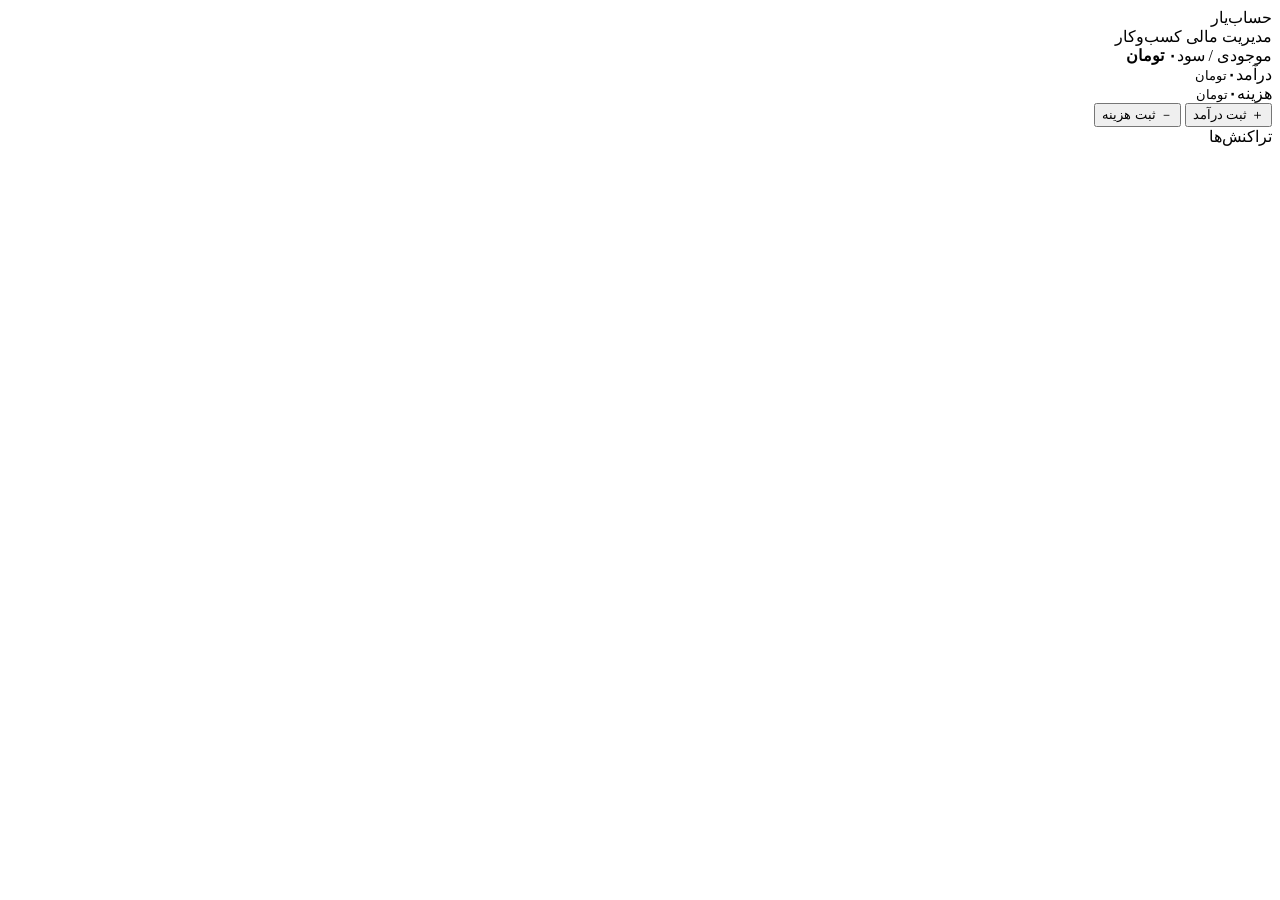
==== index.html @ 1d49b5c7 "Add HesabYar web app" ====
<!doctype html>
<html lang="fa" dir="rtl">
<head>
<meta charset="utf-8">
<meta name="viewport" content="width=device-width,initial-scale=1">
<title>حساب‌یار | مدیریت مالی</title>
<link rel="stylesheet" href="style.css">
</head>
<body>
<header><div class="brand">حساب‌یار</div><div class="sub">مدیریت مالی کسب‌وکار</div></header>
<main>
<section class="balance card"><span>موجودی / سود</span><strong id="balance">۰ تومان</strong></section>
<section class="summary">
<div class="card"><span>درآمد</span><strong id="income">۰</strong><small>تومان</small></div>
<div class="card"><span>هزینه</span><strong id="expense">۰</strong><small>تومان</small></div>
</section>
<section class="actions">
<button id="incomeBtn">＋ ثبت درآمد</button>
<button id="expenseBtn" class="outline">－ ثبت هزینه</button>
</section>
<section>
<div class="section-title">تراکنش‌ها</div>
<div id="transactions"></div>
</section>
</main>
<dialog id="dialog">
<form method="dialog" id="form">
<h2 id="dialogTitle">ثبت درآمد</h2>
<label>عنوان<input id="title" required maxlength="60"></label>
<label>مبلغ به تومان<input id="amount" inputmode="numeric" required></label>
<label>دسته‌بندی<input id="category" maxlength="40" placeholder="مثلاً فروش، خرید"></label>
<div class="dialog-actions"><button value="cancel" class="outline">انصراف</button><button id="saveBtn" value="default">ذخیره</button></div>
</form>
</dialog>
<script src="app.js"></script>
</body>
</html>
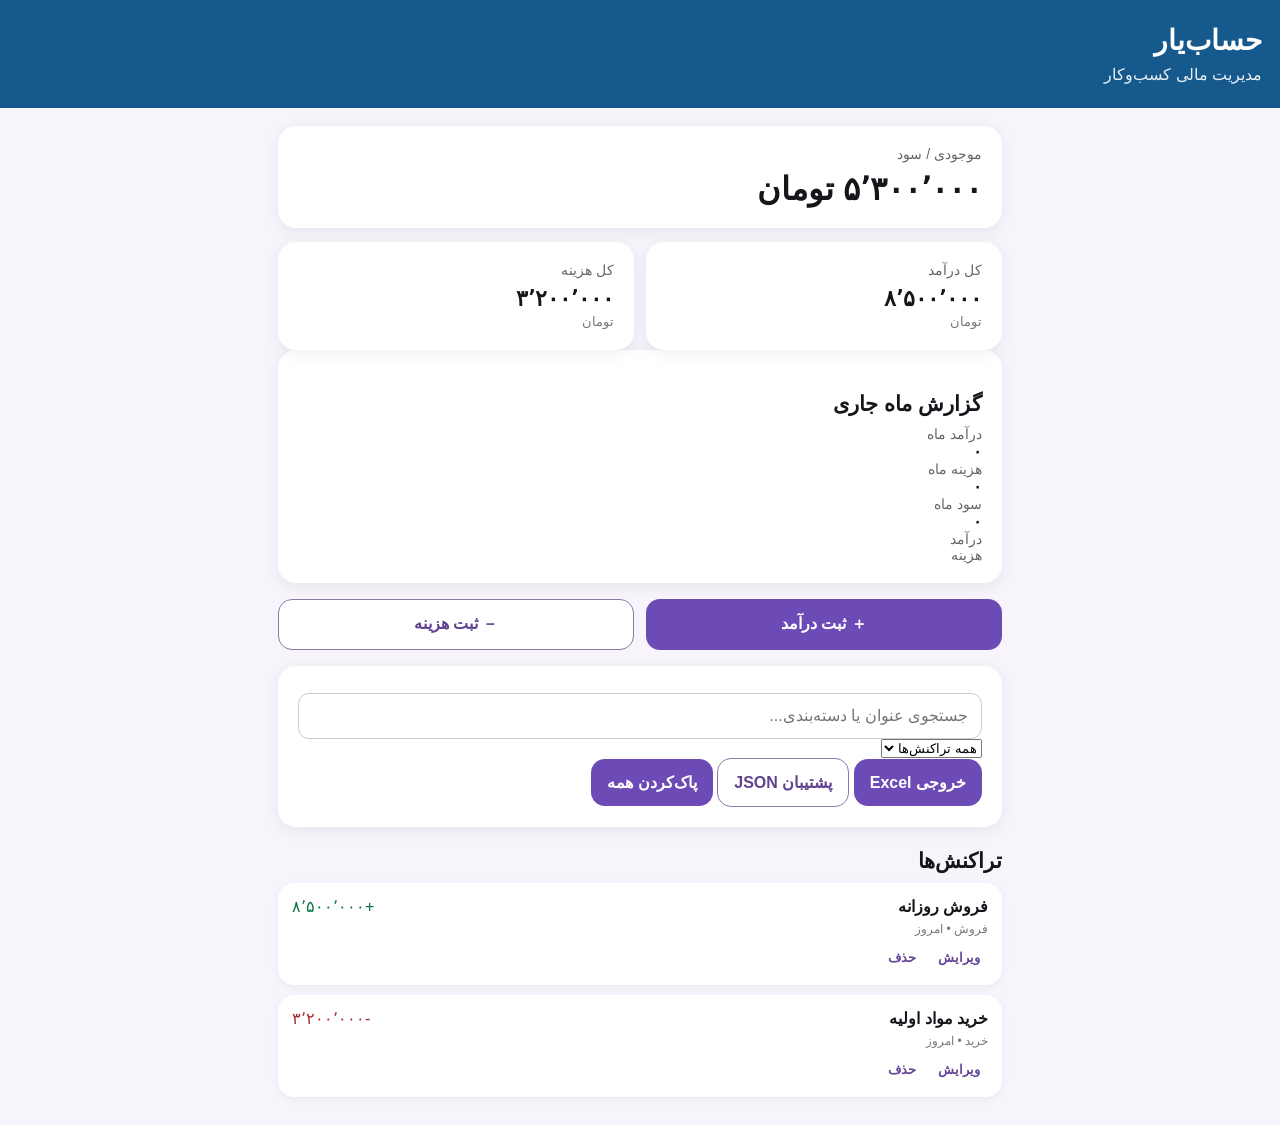
==== commit 4020f8e7: "Add reports search filters and data export" ====
--- a/index.html
+++ b/index.html
@@ -11,25 +11,57 @@
 <main>
 <section class="balance card"><span>موجودی / سود</span><strong id="balance">۰ تومان</strong></section>
 <section class="summary">
-<div class="card"><span>درآمد</span><strong id="income">۰</strong><small>تومان</small></div>
-<div class="card"><span>هزینه</span><strong id="expense">۰</strong><small>تومان</small></div>
+<div class="card"><span>کل درآمد</span><strong id="income">۰</strong><small>تومان</small></div>
+<div class="card"><span>کل هزینه</span><strong id="expense">۰</strong><small>تومان</small></div>
 </section>
+
+<section class="card report">
+<div class="section-title">گزارش ماه جاری</div>
+<div class="report-grid">
+<div><span>درآمد ماه</span><strong id="monthIncome">۰</strong></div>
+<div><span>هزینه ماه</span><strong id="monthExpense">۰</strong></div>
+<div><span>سود ماه</span><strong id="monthProfit">۰</strong></div>
+</div>
+<div class="chart">
+<div class="bar-row"><span>درآمد</span><div class="bar"><i id="incomeBar"></i></div></div>
+<div class="bar-row"><span>هزینه</span><div class="bar"><i id="expenseBar"></i></div></div>
+</div>
+</section>
+
 <section class="actions">
 <button id="incomeBtn">＋ ثبت درآمد</button>
 <button id="expenseBtn" class="outline">－ ثبت هزینه</button>
 </section>
+
+<section class="tools card">
+<div class="tool-row">
+<input id="search" placeholder="جستجوی عنوان یا دسته‌بندی..." aria-label="جستجو">
+<select id="filter">
+<option value="all">همه تراکنش‌ها</option>
+<option value="income">فقط درآمد</option>
+<option value="expense">فقط هزینه</option>
+</select>
+</div>
+<div class="tool-row">
+<button id="exportBtn" class="small">خروجی Excel</button>
+<button id="backupBtn" class="small outline">پشتیبان JSON</button>
+<button id="clearBtn" class="small danger">پاک‌کردن همه</button>
+</div>
+</section>
+
 <section>
-<div class="section-title">تراکنش‌ها</div>
+<div class="section-title">تراکنش‌ها <span id="count" class="count"></span></div>
 <div id="transactions"></div>
 </section>
 </main>
+
 <dialog id="dialog">
 <form method="dialog" id="form">
 <h2 id="dialogTitle">ثبت درآمد</h2>
 <label>عنوان<input id="title" required maxlength="60"></label>
 <label>مبلغ به تومان<input id="amount" inputmode="numeric" required></label>
 <label>دسته‌بندی<input id="category" maxlength="40" placeholder="مثلاً فروش، خرید"></label>
-<div class="dialog-actions"><button value="cancel" class="outline">انصراف</button><button id="saveBtn" value="default">ذخیره</button></div>
+<div class="dialog-actions"><button type="button" id="cancelBtn" class="outline">انصراف</button><button id="saveBtn" type="submit">ذخیره</button></div>
 </form>
 </dialog>
 <script src="app.js"></script>
--- a/style.css
+++ b/style.css
@@ -0,0 +1 @@
+*{box-sizing:border-box}body{margin:0;font-family:Tahoma,Arial,sans-serif;background:#f7f4fb;color:#17151b}header{background:#165a8d;color:white;padding:24px 18px;text-align:right}.brand{font-size:28px;font-weight:800}.sub{margin-top:8px;opacity:.9}main{max-width:760px;margin:0 auto;padding:18px}.card{background:white;border-radius:18px;padding:20px;box-shadow:0 3px 16px #00000012}.balance{margin-bottom:14px}.balance span,.card span{display:block;color:#666;font-size:14px}.balance strong{display:block;font-size:32px;margin-top:8px}.summary{display:grid;grid-template-columns:1fr 1fr;gap:12px}.summary strong{display:block;font-size:22px;margin-top:8px}.summary small{color:#777}.actions{display:grid;grid-template-columns:1fr 1fr;gap:12px;margin:16px 0}button{border:0;border-radius:14px;padding:14px 16px;font-size:16px;font-weight:700;background:#6d4bb6;color:white;cursor:pointer}.outline{background:white;color:#5f438f;border:1px solid #8d79ad}.section-title{font-size:21px;font-weight:800;margin:22px 0 10px}.tx{background:white;border-radius:16px;padding:14px;margin-bottom:10px;box-shadow:0 2px 10px #0000000d}.tx-top{display:flex;justify-content:space-between;gap:12px}.tx-title{font-weight:800}.amount.in{color:#087443}.amount.out{color:#a02c2c}.meta{font-size:12px;color:#777;margin-top:6px}.tx-actions{display:flex;justify-content:flex-start;gap:6px;margin-top:8px}.tx-actions button{background:transparent;color:#65479a;border:0;padding:6px 8px;font-size:13px}dialog{border:0;border-radius:18px;padding:0;width:min(92vw,430px);box-shadow:0 20px 70px #0006}dialog::backdrop{background:#0007}form{padding:22px}h2{margin-top:0}label{display:block;margin:12px 0;font-weight:700}input{display:block;width:100%;margin-top:7px;padding:13px;border:1px solid #ccc;border-radius:11px;font-size:16px}input:focus{outline:2px solid #8b6bc1}.dialog-actions{display:flex;gap:10px;margin-top:18px}.dialog-actions button{flex:1}@media(max-width:520px){.actions{grid-template-columns:1fr}.balance strong{font-size:27px}}
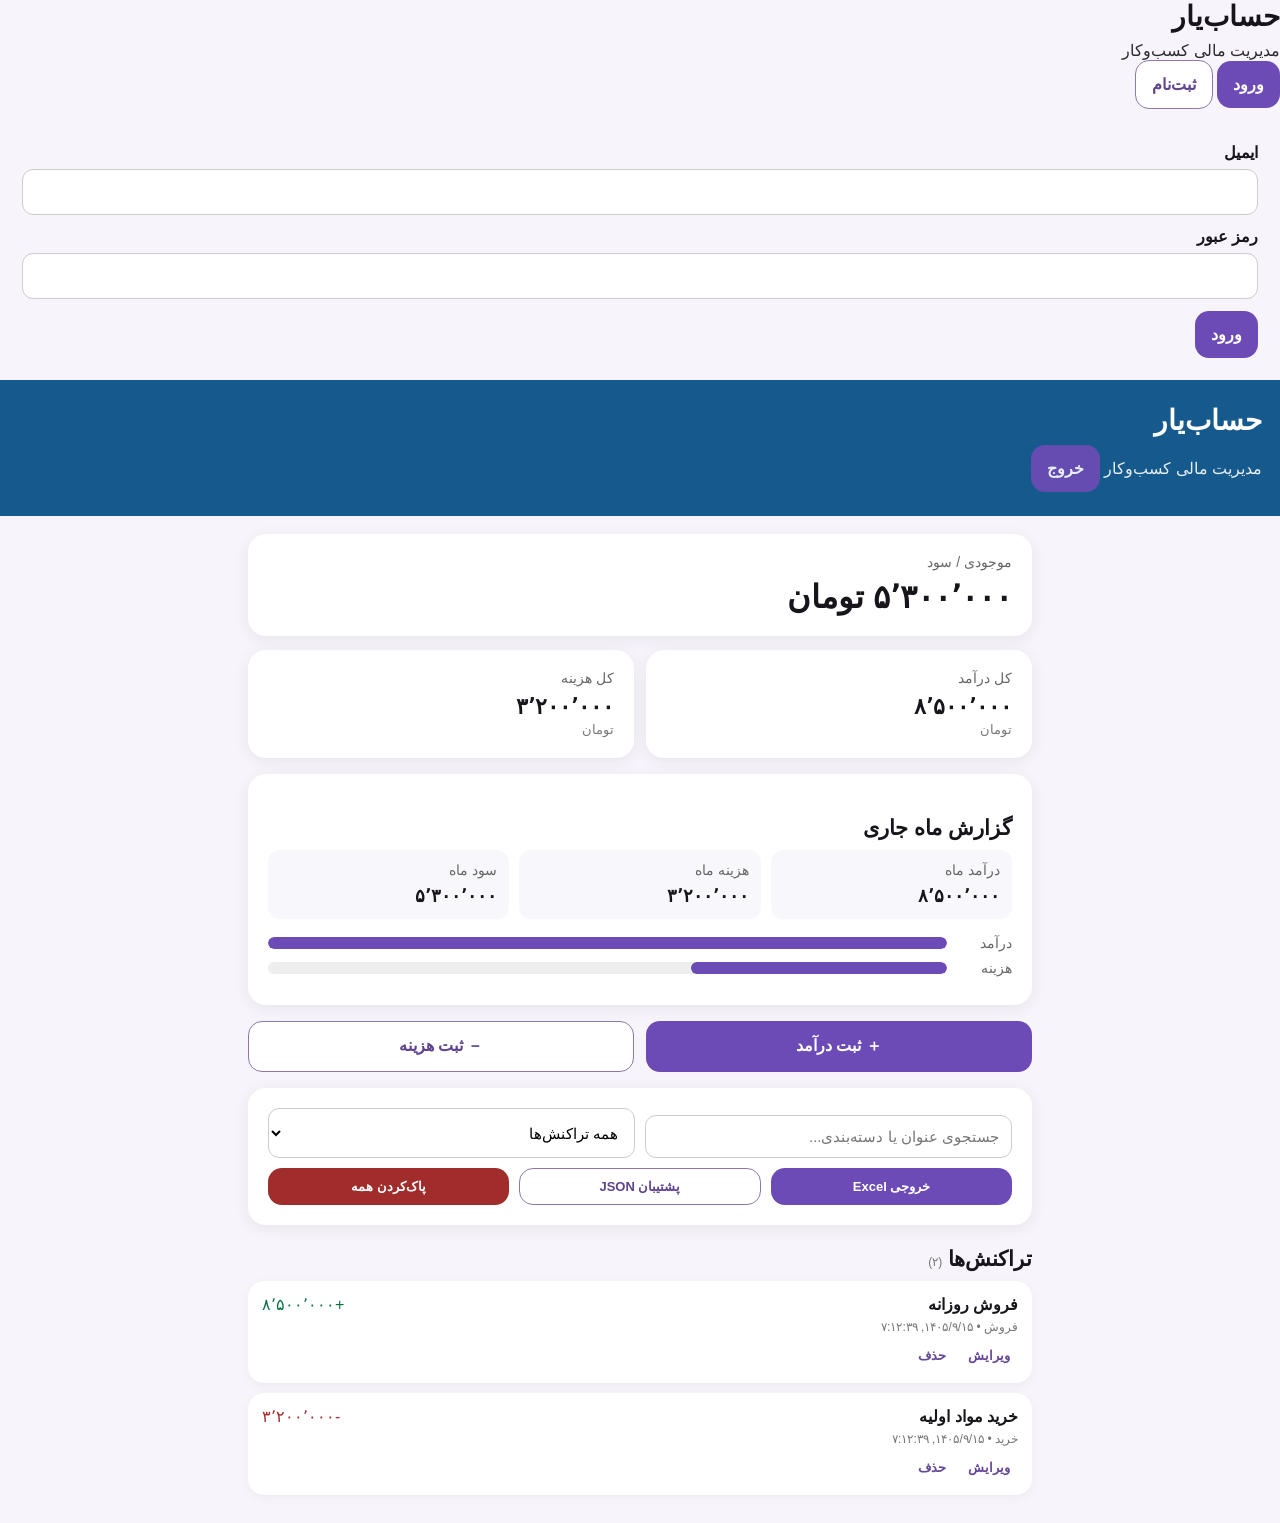
==== commit b9ceb3b8: "Connect HesabYar web auth UI to Supabase" ====
--- a/index.html
+++ b/index.html
@@ -7,7 +7,25 @@
 <link rel="stylesheet" href="style.css">
 </head>
 <body>
-<header><div class="brand">حساب‌یار</div><div class="sub">مدیریت مالی کسب‌وکار</div></header>
+<div id="authScreen" class="auth-screen">
+  <div class="auth-card">
+    <div class="brand">حساب‌یار</div>
+    <div class="sub">مدیریت مالی کسب‌وکار</div>
+    <div class="auth-tabs">
+      <button id="loginTab">ورود</button>
+      <button id="signupTab" class="outline">ثبت‌نام</button>
+    </div>
+    <form id="authForm">
+      <label>ایمیل<input id="authEmail" type="email" required autocomplete="email"></label>
+      <label>رمز عبور<input id="authPassword" type="password" required minlength="6" autocomplete="current-password"></label>
+      <button id="authSubmit" type="submit">ورود</button>
+    </form>
+    <div id="authMessage" class="auth-message"></div>
+  </div>
+</div>
+
+<div id="appScreen" class="hidden">
+<header><div class="brand">حساب‌یار</div><div class="sub">مدیریت مالی کسب‌وکار <span id="userEmail"></span> <button id="logoutBtn" class="logout">خروج</button></div></header>
 <main>
 <section class="balance card"><span>موجودی / سود</span><strong id="balance">۰ تومان</strong></section>
 <section class="summary">
@@ -51,9 +69,11 @@
 
 <section>
 <div class="section-title">تراکنش‌ها <span id="count" class="count"></span></div>
+<div id="status" class="status"></div>
 <div id="transactions"></div>
 </section>
 </main>
+</div>
 
 <dialog id="dialog">
 <form method="dialog" id="form">
--- a/style.css
+++ b/style.css
@@ -1 +1 @@
-*{box-sizing:border-box}body{margin:0;font-family:Tahoma,Arial,sans-serif;background:#f7f4fb;color:#17151b}header{background:#165a8d;color:white;padding:24px 18px;text-align:right}.brand{font-size:28px;font-weight:800}.sub{margin-top:8px;opacity:.9}main{max-width:760px;margin:0 auto;padding:18px}.card{background:white;border-radius:18px;padding:20px;box-shadow:0 3px 16px #00000012}.balance{margin-bottom:14px}.balance span,.card span{display:block;color:#666;font-size:14px}.balance strong{display:block;font-size:32px;margin-top:8px}.summary{display:grid;grid-template-columns:1fr 1fr;gap:12px}.summary strong{display:block;font-size:22px;margin-top:8px}.summary small{color:#777}.actions{display:grid;grid-template-columns:1fr 1fr;gap:12px;margin:16px 0}button{border:0;border-radius:14px;padding:14px 16px;font-size:16px;font-weight:700;background:#6d4bb6;color:white;cursor:pointer}.outline{background:white;color:#5f438f;border:1px solid #8d79ad}.section-title{font-size:21px;font-weight:800;margin:22px 0 10px}.tx{background:white;border-radius:16px;padding:14px;margin-bottom:10px;box-shadow:0 2px 10px #0000000d}.tx-top{display:flex;justify-content:space-between;gap:12px}.tx-title{font-weight:800}.amount.in{color:#087443}.amount.out{color:#a02c2c}.meta{font-size:12px;color:#777;margin-top:6px}.tx-actions{display:flex;justify-content:flex-start;gap:6px;margin-top:8px}.tx-actions button{background:transparent;color:#65479a;border:0;padding:6px 8px;font-size:13px}dialog{border:0;border-radius:18px;padding:0;width:min(92vw,430px);box-shadow:0 20px 70px #0006}dialog::backdrop{background:#0007}form{padding:22px}h2{margin-top:0}label{display:block;margin:12px 0;font-weight:700}input{display:block;width:100%;margin-top:7px;padding:13px;border:1px solid #ccc;border-radius:11px;font-size:16px}input:focus{outline:2px solid #8b6bc1}.dialog-actions{display:flex;gap:10px;margin-top:18px}.dialog-actions button{flex:1}@media(max-width:520px){.actions{grid-template-columns:1fr}.balance strong{font-size:27px}}+*{box-sizing:border-box}body{margin:0;font-family:Tahoma,Arial,sans-serif;background:#f7f4fb;color:#17151b}header{background:#165a8d;color:white;padding:24px 18px;text-align:right}.brand{font-size:28px;font-weight:800}.sub{margin-top:8px;opacity:.9}main{max-width:820px;margin:0 auto;padding:18px}.card{background:white;border-radius:18px;padding:20px;box-shadow:0 3px 16px #00000012}.balance{margin-bottom:14px}.balance span,.card span{display:block;color:#666;font-size:14px}.balance strong{display:block;font-size:32px;margin-top:8px}.summary{display:grid;grid-template-columns:1fr 1fr;gap:12px}.summary strong{display:block;font-size:22px;margin-top:8px}.summary small{color:#777}.actions{display:grid;grid-template-columns:1fr 1fr;gap:12px;margin:16px 0}button{border:0;border-radius:14px;padding:14px 16px;font-size:16px;font-weight:700;background:#6d4bb6;color:white;cursor:pointer}.outline{background:white;color:#5f438f;border:1px solid #8d79ad}.section-title{font-size:21px;font-weight:800;margin:22px 0 10px}.report{margin-top:16px}.report-grid{display:grid;grid-template-columns:repeat(3,1fr);gap:10px}.report-grid>div{background:#f8f7fb;border-radius:12px;padding:12px}.report-grid strong{display:block;margin-top:7px;font-size:18px}.chart{margin-top:16px}.bar-row{display:grid;grid-template-columns:55px 1fr;gap:10px;align-items:center;margin:9px 0;font-size:13px}.bar{height:12px;background:#eee;border-radius:20px;overflow:hidden}.bar i{display:block;height:100%;width:0;background:#6d4bb6;border-radius:20px;transition:width .4s}.tools{margin:16px 0}.tool-row{display:flex;gap:10px;margin-bottom:10px}.tool-row:last-child{margin-bottom:0}.tool-row input,.tool-row select{flex:1;padding:12px;border:1px solid #ccc;border-radius:11px;font-size:15px;background:white}.small{padding:10px 12px;font-size:13px;flex:1}.danger{background:#a02c2c}.tx{background:white;border-radius:16px;padding:14px;margin-bottom:10px;box-shadow:0 2px 10px #0000000d}.tx-top{display:flex;justify-content:space-between;gap:12px}.tx-title{font-weight:800}.amount.in{color:#087443}.amount.out{color:#a02c2c}.meta{font-size:12px;color:#777;margin-top:6px}.tx-actions{display:flex;justify-content:flex-start;gap:6px;margin-top:8px}.tx-actions button{background:transparent;color:#65479a;border:0;padding:6px 8px;font-size:13px}.count{font-size:12px;color:#777;font-weight:400}dialog{border:0;border-radius:18px;padding:0;width:min(92vw,430px);box-shadow:0 20px 70px #0006}dialog::backdrop{background:#0007}form{padding:22px}h2{margin-top:0}label{display:block;margin:12px 0;font-weight:700}input{display:block;width:100%;margin-top:7px;padding:13px;border:1px solid #ccc;border-radius:11px;font-size:16px}input:focus,select:focus{outline:2px solid #8b6bc1}.dialog-actions{display:flex;gap:10px;margin-top:18px}.dialog-actions button{flex:1}@media(max-width:600px){.actions,.report-grid{grid-template-columns:1fr}.tool-row{flex-wrap:wrap}.tool-row>*{min-width:45%}.balance strong{font-size:27px}}
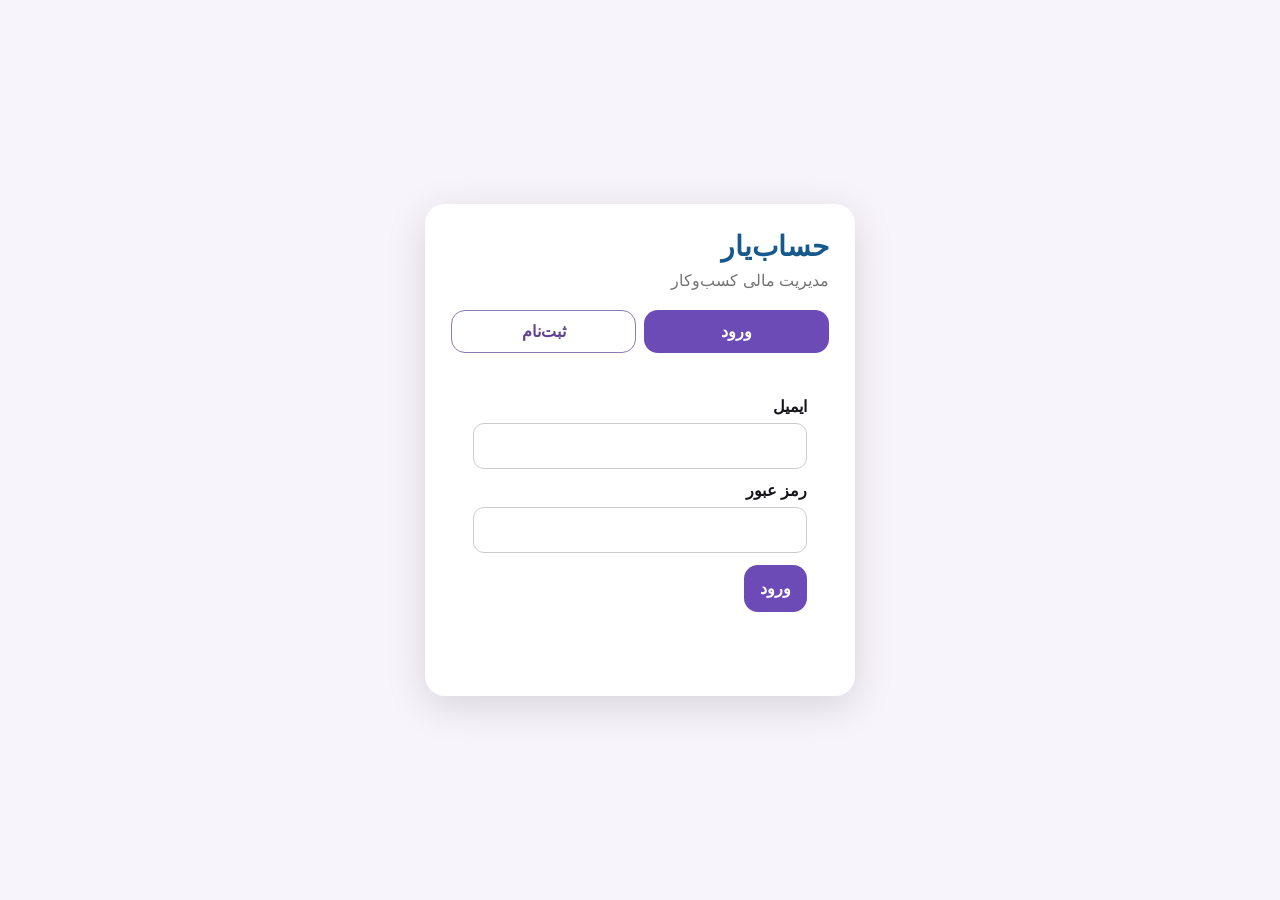
==== commit a58b1d61: "ارتقای داشبورد حساب‌یار و افزودن بخش‌های تحلیلی" ====
--- a/index.html
+++ b/index.html
@@ -3,18 +3,14 @@
 <head>
 <meta charset="utf-8">
 <meta name="viewport" content="width=device-width,initial-scale=1">
-<title>حساب‌یار | مدیریت مالی</title>
+<title>حساب‌یار | داشبورد مالی</title>
 <link rel="stylesheet" href="style.css">
 </head>
 <body>
 <div id="authScreen" class="auth-screen">
   <div class="auth-card">
-    <div class="brand">حساب‌یار</div>
-    <div class="sub">مدیریت مالی کسب‌وکار</div>
-    <div class="auth-tabs">
-      <button id="loginTab">ورود</button>
-      <button id="signupTab" class="outline">ثبت‌نام</button>
-    </div>
+    <div class="brand">حساب‌یار</div><div class="sub">مدیریت مالی کسب‌وکار</div>
+    <div class="auth-tabs"><button id="loginTab">ورود</button><button id="signupTab" class="outline">ثبت‌نام</button></div>
     <form id="authForm">
       <label>ایمیل<input id="authEmail" type="email" required autocomplete="email"></label>
       <label>رمز عبور<input id="authPassword" type="password" required minlength="6" autocomplete="current-password"></label>
@@ -25,65 +21,58 @@
 </div>
 
 <div id="appScreen" class="hidden">
-<header><div class="brand">حساب‌یار</div><div class="sub">مدیریت مالی کسب‌وکار <span id="userEmail"></span> <button id="logoutBtn" class="logout">خروج</button></div></header>
+<header><div class="brand">حساب‌یار</div><div class="sub">داشبورد مدیریت مالی <span id="userEmail"></span> <button id="logoutBtn" class="logout">خروج</button></div></header>
 <main>
-<section class="balance card"><span>موجودی / سود</span><strong id="balance">۰ تومان</strong></section>
-<section class="summary">
-<div class="card"><span>کل درآمد</span><strong id="income">۰</strong><small>تومان</small></div>
-<div class="card"><span>کل هزینه</span><strong id="expense">۰</strong><small>تومان</small></div>
+<section class="hero card">
+  <div><span>موجودی / سود خالص</span><strong id="balance">۰ تومان</strong><small id="balanceHint">بر اساس تمام تراکنش‌ها</small></div>
+  <div class="hero-icon">﷼</div>
 </section>
 
+<section class="summary">
+<div class="card stat income-stat"><span>کل درآمد</span><strong id="income">۰</strong><small>تومان</small></div>
+<div class="card stat expense-stat"><span>کل هزینه</span><strong id="expense">۰</strong><small>تومان</small></div>
+<div class="card stat"><span>تعداد تراکنش</span><strong id="totalCount">۰</strong><small>تراکنش</small></div>
+</section>
+
+<section class="dashboard-grid">
 <section class="card report">
-<div class="section-title">گزارش ماه جاری</div>
+<div class="section-head"><div><div class="section-title">عملکرد ماه جاری</div><small>مقایسه درآمد و هزینه</small></div><div class="profit-pill" id="monthProfitPill">۰</div></div>
 <div class="report-grid">
 <div><span>درآمد ماه</span><strong id="monthIncome">۰</strong></div>
 <div><span>هزینه ماه</span><strong id="monthExpense">۰</strong></div>
 <div><span>سود ماه</span><strong id="monthProfit">۰</strong></div>
 </div>
-<div class="chart">
-<div class="bar-row"><span>درآمد</span><div class="bar"><i id="incomeBar"></i></div></div>
-<div class="bar-row"><span>هزینه</span><div class="bar"><i id="expenseBar"></i></div></div>
-</div>
+<div class="chart"><div class="bar-row"><span>درآمد</span><div class="bar"><i id="incomeBar"></i></div><b id="incomePct">۰٪</b></div><div class="bar-row"><span>هزینه</span><div class="bar expense-bar"><i id="expenseBar"></i></div><b id="expensePct">۰٪</b></div></div>
 </section>
 
-<section class="actions">
-<button id="incomeBtn">＋ ثبت درآمد</button>
-<button id="expenseBtn" class="outline">－ ثبت هزینه</button>
+<section class="card category-card">
+<div class="section-title">هزینه بر اساس دسته‌بندی</div>
+<div id="categoryChart" class="category-chart"><div class="empty-chart">هنوز هزینه‌ای ثبت نشده است.</div></div>
+</section>
 </section>
 
-<section class="tools card">
-<div class="tool-row">
-<input id="search" placeholder="جستجوی عنوان یا دسته‌بندی..." aria-label="جستجو">
-<select id="filter">
-<option value="all">همه تراکنش‌ها</option>
-<option value="income">فقط درآمد</option>
-<option value="expense">فقط هزینه</option>
-</select>
-</div>
-<div class="tool-row">
-<button id="exportBtn" class="small">خروجی Excel</button>
-<button id="backupBtn" class="small outline">پشتیبان JSON</button>
-<button id="clearBtn" class="small danger">پاک‌کردن همه</button>
-</div>
+<section class="card trend-card">
+<div class="section-head"><div><div class="section-title">روند ۶ ماه اخیر</div><small>درآمد و هزینه به تفکیک ماه</small></div></div>
+<div id="trendChart" class="trend-chart"></div>
 </section>
 
-<section>
-<div class="section-title">تراکنش‌ها <span id="count" class="count"></span></div>
-<div id="status" class="status"></div>
-<div id="transactions"></div>
+<section class="actions"><button id="incomeBtn">＋ ثبت درآمد</button><button id="expenseBtn" class="outline">－ ثبت هزینه</button></section>
+
+<section class="tools card">
+<div class="tool-row"><input id="search" placeholder="جستجوی عنوان یا دسته‌بندی..." aria-label="جستجو"><select id="filter"><option value="all">همه تراکنش‌ها</option><option value="income">فقط درآمد</option><option value="expense">فقط هزینه</option></select></div>
+<div class="tool-row"><button id="exportBtn" class="small">خروجی Excel</button><button id="backupBtn" class="small outline">پشتیبان JSON</button><button id="clearBtn" class="small danger">پاک‌کردن همه</button></div>
 </section>
+
+<section><div class="section-head"><div class="section-title">تراکنش‌ها <span id="count" class="count"></span></div><div id="status" class="status"></div></div><div id="transactions"></div></section>
 </main>
 </div>
 
-<dialog id="dialog">
-<form method="dialog" id="form">
-<h2 id="dialogTitle">ثبت درآمد</h2>
+<dialog id="dialog"><form method="dialog" id="form"><h2 id="dialogTitle">ثبت درآمد</h2>
 <label>عنوان<input id="title" required maxlength="60"></label>
 <label>مبلغ به تومان<input id="amount" inputmode="numeric" required></label>
 <label>دسته‌بندی<input id="category" maxlength="40" placeholder="مثلاً فروش، خرید"></label>
 <div class="dialog-actions"><button type="button" id="cancelBtn" class="outline">انصراف</button><button id="saveBtn" type="submit">ذخیره</button></div>
-</form>
-</dialog>
+</form></dialog>
 <script src="app.js"></script>
 </body>
 </html>
--- a/style.css
+++ b/style.css
@@ -1 +1 @@
-*{box-sizing:border-box}body{margin:0;font-family:Tahoma,Arial,sans-serif;background:#f7f4fb;color:#17151b}header{background:#165a8d;color:white;padding:24px 18px;text-align:right}.brand{font-size:28px;font-weight:800}.sub{margin-top:8px;opacity:.9}main{max-width:820px;margin:0 auto;padding:18px}.card{background:white;border-radius:18px;padding:20px;box-shadow:0 3px 16px #00000012}.balance{margin-bottom:14px}.balance span,.card span{display:block;color:#666;font-size:14px}.balance strong{display:block;font-size:32px;margin-top:8px}.summary{display:grid;grid-template-columns:1fr 1fr;gap:12px}.summary strong{display:block;font-size:22px;margin-top:8px}.summary small{color:#777}.actions{display:grid;grid-template-columns:1fr 1fr;gap:12px;margin:16px 0}button{border:0;border-radius:14px;padding:14px 16px;font-size:16px;font-weight:700;background:#6d4bb6;color:white;cursor:pointer}.outline{background:white;color:#5f438f;border:1px solid #8d79ad}.section-title{font-size:21px;font-weight:800;margin:22px 0 10px}.report{margin-top:16px}.report-grid{display:grid;grid-template-columns:repeat(3,1fr);gap:10px}.report-grid>div{background:#f8f7fb;border-radius:12px;padding:12px}.report-grid strong{display:block;margin-top:7px;font-size:18px}.chart{margin-top:16px}.bar-row{display:grid;grid-template-columns:55px 1fr;gap:10px;align-items:center;margin:9px 0;font-size:13px}.bar{height:12px;background:#eee;border-radius:20px;overflow:hidden}.bar i{display:block;height:100%;width:0;background:#6d4bb6;border-radius:20px;transition:width .4s}.tools{margin:16px 0}.tool-row{display:flex;gap:10px;margin-bottom:10px}.tool-row:last-child{margin-bottom:0}.tool-row input,.tool-row select{flex:1;padding:12px;border:1px solid #ccc;border-radius:11px;font-size:15px;background:white}.small{padding:10px 12px;font-size:13px;flex:1}.danger{background:#a02c2c}.tx{background:white;border-radius:16px;padding:14px;margin-bottom:10px;box-shadow:0 2px 10px #0000000d}.tx-top{display:flex;justify-content:space-between;gap:12px}.tx-title{font-weight:800}.amount.in{color:#087443}.amount.out{color:#a02c2c}.meta{font-size:12px;color:#777;margin-top:6px}.tx-actions{display:flex;justify-content:flex-start;gap:6px;margin-top:8px}.tx-actions button{background:transparent;color:#65479a;border:0;padding:6px 8px;font-size:13px}.count{font-size:12px;color:#777;font-weight:400}dialog{border:0;border-radius:18px;padding:0;width:min(92vw,430px);box-shadow:0 20px 70px #0006}dialog::backdrop{background:#0007}form{padding:22px}h2{margin-top:0}label{display:block;margin:12px 0;font-weight:700}input{display:block;width:100%;margin-top:7px;padding:13px;border:1px solid #ccc;border-radius:11px;font-size:16px}input:focus,select:focus{outline:2px solid #8b6bc1}.dialog-actions{display:flex;gap:10px;margin-top:18px}.dialog-actions button{flex:1}@media(max-width:600px){.actions,.report-grid{grid-template-columns:1fr}.tool-row{flex-wrap:wrap}.tool-row>*{min-width:45%}.balance strong{font-size:27px}}+*{box-sizing:border-box}body{margin:0;font-family:Tahoma,Arial,sans-serif;background:#f7f4fb;color:#17151b}.hidden{display:none!important}header{background:#165a8d;color:white;padding:24px 18px;text-align:right}.brand{font-size:28px;font-weight:800}.sub{margin-top:8px;opacity:.9}.logout{float:left;padding:7px 12px;font-size:13px;background:#ffffff22;border:1px solid #ffffff66}.auth-screen{min-height:100vh;display:flex;align-items:center;justify-content:center;padding:20px}.auth-card{width:min(92vw,430px);background:white;border-radius:20px;padding:26px;box-shadow:0 10px 40px #0002;text-align:right}.auth-card .brand{color:#165a8d}.auth-card .sub{color:#666}.auth-tabs{display:grid;grid-template-columns:1fr 1fr;gap:8px;margin:20px 0 10px}.auth-tabs button{padding:11px}.auth-message{min-height:24px;margin-top:12px;color:#a02c2c;font-size:13px}.card{background:white;border-radius:18px;padding:20px;box-shadow:0 3px 16px #00000012}main{max-width:820px;margin:0 auto;padding:18px}.balance{margin-bottom:14px}.balance span,.card span{display:block;color:#666;font-size:14px}.balance strong{display:block;font-size:32px;margin-top:8px}.summary{display:grid;grid-template-columns:1fr 1fr;gap:12px}.summary strong{display:block;font-size:22px;margin-top:8px}.summary small{color:#777}.actions{display:grid;grid-template-columns:1fr 1fr;gap:12px;margin:16px 0}button{border:0;border-radius:14px;padding:14px 16px;font-size:16px;font-weight:700;background:#6d4bb6;color:white;cursor:pointer}.outline{background:white;color:#5f438f;border:1px solid #8d79ad}.section-title{font-size:21px;font-weight:800;margin:22px 0 10px}.report{margin-top:16px}.report-grid{display:grid;grid-template-columns:repeat(3,1fr);gap:10px}.report-grid>div{background:#f8f7fb;border-radius:12px;padding:12px}.report-grid strong{display:block;margin-top:7px;font-size:18px}.chart{margin-top:16px}.bar-row{display:grid;grid-template-columns:55px 1fr;gap:10px;align-items:center;margin:9px 0;font-size:13px}.bar{height:12px;background:#eee;border-radius:20px;overflow:hidden}.bar i{display:block;height:100%;width:0;background:#6d4bb6;border-radius:20px;transition:width .4s}.tools{margin:16px 0}.tool-row{display:flex;gap:10px;margin-bottom:10px}.tool-row:last-child{margin-bottom:0}.tool-row input,.tool-row select{flex:1;padding:12px;border:1px solid #ccc;border-radius:11px;font-size:15px;background:white}.small{padding:10px 12px;font-size:13px;flex:1}.danger{background:#a02c2c}.status{text-align:center;color:#666;font-size:13px;margin:8px 0}.tx{background:white;border-radius:16px;padding:14px;margin-bottom:10px;box-shadow:0 2px 10px #0000000d}.tx-top{display:flex;justify-content:space-between;gap:12px}.tx-title{font-weight:800}.amount.in{color:#087443}.amount.out{color:#a02c2c}.meta{font-size:12px;color:#777;margin-top:6px}.tx-actions{display:flex;justify-content:flex-start;gap:6px;margin-top:8px}.tx-actions button{background:transparent;color:#65479a;border:0;padding:6px 8px;font-size:13px}.count{font-size:12px;color:#777;font-weight:400}dialog{border:0;border-radius:18px;padding:0;width:min(92vw,430px);box-shadow:0 20px 70px #0006}dialog::backdrop{background:#0007}form{padding:22px}h2{margin-top:0}label{display:block;margin:12px 0;font-weight:700}input{display:block;width:100%;margin-top:7px;padding:13px;border:1px solid #ccc;border-radius:11px;font-size:16px}input:focus,select:focus{outline:2px solid #8b6bc1}.dialog-actions{display:flex;gap:10px;margin-top:18px}.dialog-actions button{flex:1}@media(max-width:600px){.actions,.report-grid{grid-template-columns:1fr}.tool-row{flex-wrap:wrap}.tool-row>*{min-width:45%}.balance strong{font-size:27px}}
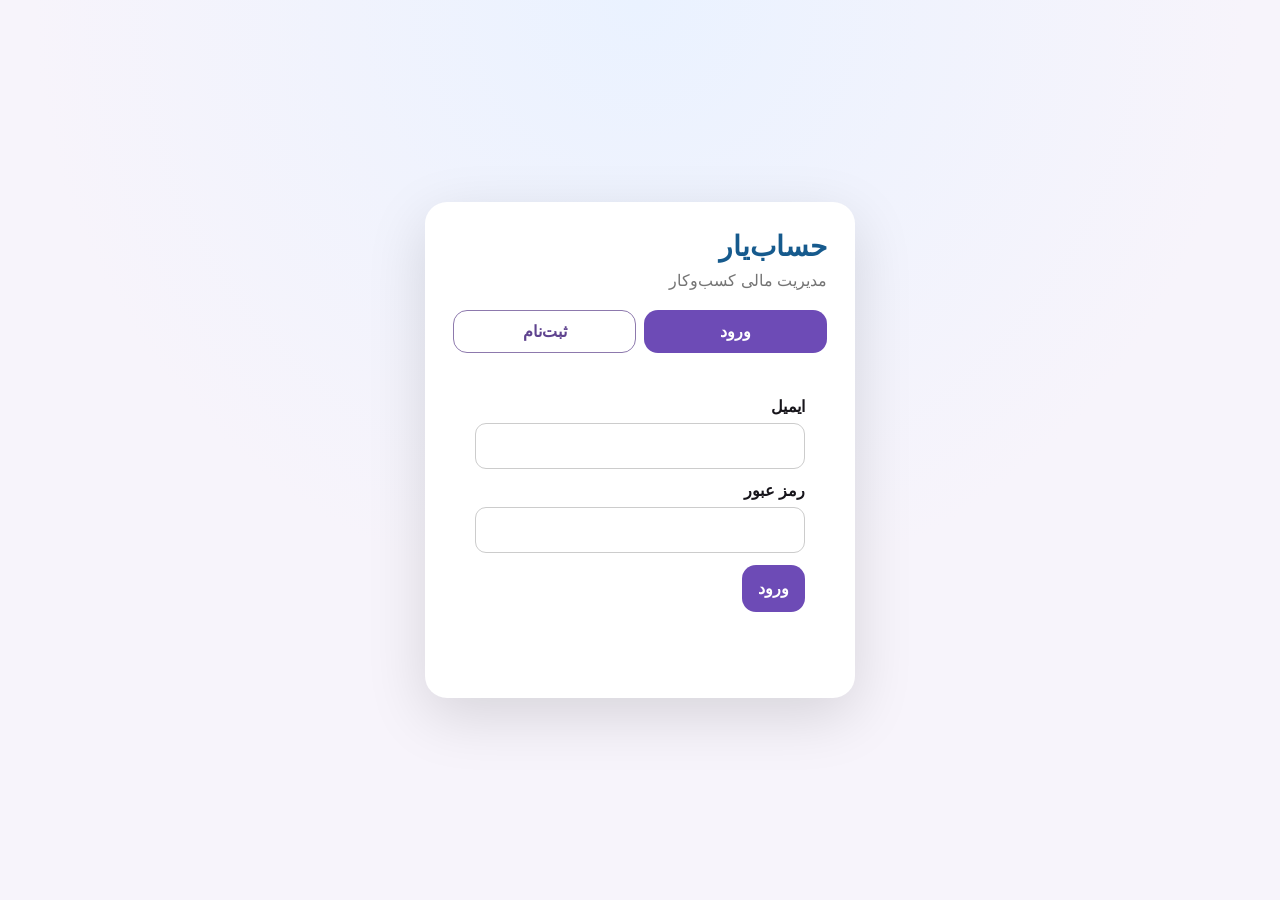
==== commit a08f5994: "Add category suggestions to web transactions" ====
--- a/index.html
+++ b/index.html
@@ -70,7 +70,7 @@
 <dialog id="dialog"><form method="dialog" id="form"><h2 id="dialogTitle">ثبت درآمد</h2>
 <label>عنوان<input id="title" required maxlength="60"></label>
 <label>مبلغ به تومان<input id="amount" inputmode="numeric" required></label>
-<label>دسته‌بندی<input id="category" maxlength="40" placeholder="مثلاً فروش، خرید"></label>
+<label>دسته‌بندی<input id="category" list="categoryOptions" maxlength="40" placeholder="مثلاً فروش، خرید"><datalist id="categoryOptions"><option value="فروش"><option value="خرید"><option value="حقوق"><option value="اجاره"><option value="قبوض"><option value="حمل‌ونقل"><option value="تبلیغات"><option value="مواد اولیه"><option value="فروشگاه"><option value="سایر"><option value="عمومی"></datalist></label>
 <div class="dialog-actions"><button type="button" id="cancelBtn" class="outline">انصراف</button><button id="saveBtn" type="submit">ذخیره</button></div>
 </form></dialog>
 <script src="app.js"></script>
--- a/style.css
+++ b/style.css
@@ -1 +1 @@
-*{box-sizing:border-box}body{margin:0;font-family:Tahoma,Arial,sans-serif;background:#f7f4fb;color:#17151b}.hidden{display:none!important}header{background:#165a8d;color:white;padding:24px 18px;text-align:right}.brand{font-size:28px;font-weight:800}.sub{margin-top:8px;opacity:.9}.logout{float:left;padding:7px 12px;font-size:13px;background:#ffffff22;border:1px solid #ffffff66}.auth-screen{min-height:100vh;display:flex;align-items:center;justify-content:center;padding:20px}.auth-card{width:min(92vw,430px);background:white;border-radius:20px;padding:26px;box-shadow:0 10px 40px #0002;text-align:right}.auth-card .brand{color:#165a8d}.auth-card .sub{color:#666}.auth-tabs{display:grid;grid-template-columns:1fr 1fr;gap:8px;margin:20px 0 10px}.auth-tabs button{padding:11px}.auth-message{min-height:24px;margin-top:12px;color:#a02c2c;font-size:13px}.card{background:white;border-radius:18px;padding:20px;box-shadow:0 3px 16px #00000012}main{max-width:820px;margin:0 auto;padding:18px}.balance{margin-bottom:14px}.balance span,.card span{display:block;color:#666;font-size:14px}.balance strong{display:block;font-size:32px;margin-top:8px}.summary{display:grid;grid-template-columns:1fr 1fr;gap:12px}.summary strong{display:block;font-size:22px;margin-top:8px}.summary small{color:#777}.actions{display:grid;grid-template-columns:1fr 1fr;gap:12px;margin:16px 0}button{border:0;border-radius:14px;padding:14px 16px;font-size:16px;font-weight:700;background:#6d4bb6;color:white;cursor:pointer}.outline{background:white;color:#5f438f;border:1px solid #8d79ad}.section-title{font-size:21px;font-weight:800;margin:22px 0 10px}.report{margin-top:16px}.report-grid{display:grid;grid-template-columns:repeat(3,1fr);gap:10px}.report-grid>div{background:#f8f7fb;border-radius:12px;padding:12px}.report-grid strong{display:block;margin-top:7px;font-size:18px}.chart{margin-top:16px}.bar-row{display:grid;grid-template-columns:55px 1fr;gap:10px;align-items:center;margin:9px 0;font-size:13px}.bar{height:12px;background:#eee;border-radius:20px;overflow:hidden}.bar i{display:block;height:100%;width:0;background:#6d4bb6;border-radius:20px;transition:width .4s}.tools{margin:16px 0}.tool-row{display:flex;gap:10px;margin-bottom:10px}.tool-row:last-child{margin-bottom:0}.tool-row input,.tool-row select{flex:1;padding:12px;border:1px solid #ccc;border-radius:11px;font-size:15px;background:white}.small{padding:10px 12px;font-size:13px;flex:1}.danger{background:#a02c2c}.status{text-align:center;color:#666;font-size:13px;margin:8px 0}.tx{background:white;border-radius:16px;padding:14px;margin-bottom:10px;box-shadow:0 2px 10px #0000000d}.tx-top{display:flex;justify-content:space-between;gap:12px}.tx-title{font-weight:800}.amount.in{color:#087443}.amount.out{color:#a02c2c}.meta{font-size:12px;color:#777;margin-top:6px}.tx-actions{display:flex;justify-content:flex-start;gap:6px;margin-top:8px}.tx-actions button{background:transparent;color:#65479a;border:0;padding:6px 8px;font-size:13px}.count{font-size:12px;color:#777;font-weight:400}dialog{border:0;border-radius:18px;padding:0;width:min(92vw,430px);box-shadow:0 20px 70px #0006}dialog::backdrop{background:#0007}form{padding:22px}h2{margin-top:0}label{display:block;margin:12px 0;font-weight:700}input{display:block;width:100%;margin-top:7px;padding:13px;border:1px solid #ccc;border-radius:11px;font-size:16px}input:focus,select:focus{outline:2px solid #8b6bc1}.dialog-actions{display:flex;gap:10px;margin-top:18px}.dialog-actions button{flex:1}@media(max-width:600px){.actions,.report-grid{grid-template-columns:1fr}.tool-row{flex-wrap:wrap}.tool-row>*{min-width:45%}.balance strong{font-size:27px}}+*{box-sizing:border-box}body{margin:0;font-family:Tahoma,Arial,sans-serif;background:#f4f6fb;color:#17151b}.hidden{display:none!important}header{background:linear-gradient(135deg,#165a8d,#274e9b);color:white;padding:22px 18px;text-align:right;box-shadow:0 4px 18px #0002}.brand{font-size:28px;font-weight:800}.sub{margin-top:8px;opacity:.9}.logout{float:left;padding:7px 12px;font-size:13px;background:#ffffff22;border:1px solid #ffffff66}.auth-screen{min-height:100vh;display:flex;align-items:center;justify-content:center;padding:20px;background:radial-gradient(circle at top,#eaf2ff,#f7f4fb 55%)}.auth-card{width:min(92vw,430px);background:white;border-radius:22px;padding:28px;box-shadow:0 18px 60px #0002;text-align:right}.auth-card .brand{color:#165a8d}.auth-card .sub{color:#666}.auth-tabs{display:grid;grid-template-columns:1fr 1fr;gap:8px;margin:20px 0 10px}.auth-tabs button{padding:11px}.auth-message{min-height:24px;margin-top:12px;color:#a02c2c;font-size:13px}.card{background:white;border-radius:20px;padding:20px;box-shadow:0 5px 22px #0000000c;border:1px solid #eef0f5}main{max-width:1080px;margin:0 auto;padding:20px}.hero{display:flex;justify-content:space-between;align-items:center;margin-bottom:14px;background:linear-gradient(135deg,#ffffff,#f4f8ff)}.hero span{display:block;color:#666;font-size:14px}.hero strong{display:block;font-size:34px;margin:8px 0}.hero small{color:#8a8f9a}.hero-icon{width:58px;height:58px;border-radius:18px;display:grid;place-items:center;background:#e8f0ff;color:#165a8d;font-size:30px;font-weight:800}.summary{display:grid;grid-template-columns:repeat(3,1fr);gap:12px}.stat{min-height:112px}.stat strong{display:block;font-size:23px;margin-top:9px}.stat small{color:#777}.income-stat{border-top:4px solid #087443}.expense-stat{border-top:4px solid #a02c2c}.dashboard-grid{display:grid;grid-template-columns:1.5fr 1fr;gap:14px;margin-top:14px}.report,.category-card,.trend-card{margin-top:0}.section-head{display:flex;align-items:center;justify-content:space-between;gap:10px}.section-title{font-size:20px;font-weight:800;margin:20px 0 10px}.section-head .section-title{margin:0}.section-head small{color:#7b8190}.profit-pill{padding:8px 12px;border-radius:20px;background:#eef8f2;color:#087443;font-weight:800}.report-grid{display:grid;grid-template-columns:repeat(3,1fr);gap:10px;margin-top:16px}.report-grid>div{background:#f8f9fc;border-radius:13px;padding:12px}.report-grid span{display:block;color:#666;font-size:13px}.report-grid strong{display:block;margin-top:7px;font-size:17px}.chart{margin-top:18px}.bar-row{display:grid;grid-template-columns:55px 1fr 45px;gap:9px;align-items:center;margin:11px 0;font-size:13px}.bar{height:13px;background:#edf0f5;border-radius:20px;overflow:hidden}.bar i{display:block;height:100%;width:0;background:#2878b9;border-radius:20px;transition:width .4s}.expense-bar i{background:#c55a5a}.bar-row b{text-align:left;font-size:11px;color:#777}.cat-row{margin:13px 0}.cat-head{display:flex;justify-content:space-between;gap:10px;font-size:13px}.cat-head b{font-size:12px}.cat-bar{height:9px;background:#edf0f5;border-radius:20px;overflow:hidden;margin:7px 0 4px}.cat-bar i{display:block;height:100%;background:#7654b5;border-radius:20px}.cat-row small{color:#8a8f9a;font-size:11px}.empty-chart{text-align:center;color:#888;padding:30px 5px;font-size:13px}.trend-card{margin-top:14px}.trend-chart{height:190px;display:flex;align-items:flex-end;justify-content:space-around;gap:10px;padding:18px 8px 0;background:repeating-linear-gradient(to top,#fff 0,#fff 37px,#eef0f5 38px);border-radius:14px;margin-top:15px}.trend-col{height:100%;flex:1;display:flex;flex-direction:column;justify-content:flex-end;align-items:center;gap:7px;font-size:11px;color:#777}.trend-bars{height:145px;display:flex;align-items:flex-end;gap:4px}.trend-bars i{width:17px;min-height:3px;border-radius:5px 5px 0 0;position:relative;display:block;transition:height .4s}.trend-income{background:#2878b9}.trend-expense{background:#c55a5a}.trend-bars em{display:none;position:absolute;bottom:100%;right:50%;transform:translateX(50%);font-style:normal;font-size:9px;white-space:nowrap}.trend-bars i:hover em{display:block}.actions{display:grid;grid-template-columns:1fr 1fr;gap:12px;margin:16px 0}button{border:0;border-radius:14px;padding:14px 16px;font-size:16px;font-weight:700;background:#6d4bb6;color:white;cursor:pointer}.outline{background:white;color:#5f438f;border:1px solid #8d79ad}.tools{margin:16px 0}.tool-row{display:flex;gap:10px;margin-bottom:10px}.tool-row:last-child{margin-bottom:0}.tool-row input,.tool-row select{flex:1;padding:12px;border:1px solid #ccc;border-radius:11px;font-size:15px;background:white}.small{padding:10px 12px;font-size:13px;flex:1}.danger{background:#a02c2c}.status{text-align:center;color:#666;font-size:13px;margin:8px 0}.tx{background:white;border-radius:16px;padding:14px;margin-bottom:10px;box-shadow:0 2px 10px #0000000d}.tx-top{display:flex;justify-content:space-between;gap:12px}.tx-title{font-weight:800}.amount.in{color:#087443}.amount.out{color:#a02c2c}.meta{font-size:12px;color:#777;margin-top:6px}.tx-actions{display:flex;justify-content:flex-start;gap:6px;margin-top:8px}.tx-actions button{background:transparent;color:#65479a;border:0;padding:6px 8px;font-size:13px}.count{font-size:12px;color:#777;font-weight:400}dialog{border:0;border-radius:18px;padding:0;width:min(92vw,430px);box-shadow:0 20px 70px #0006}dialog::backdrop{background:#0007}form{padding:22px}h2{margin-top:0}label{display:block;margin:12px 0;font-weight:700}input{display:block;width:100%;margin-top:7px;padding:13px;border:1px solid #ccc;border-radius:11px;font-size:16px}input:focus,select:focus{outline:2px solid #8b6bc1}.dialog-actions{display:flex;gap:10px;margin-top:18px}.dialog-actions button{flex:1}@media(max-width:760px){.dashboard-grid{grid-template-columns:1fr}.summary{grid-template-columns:1fr 1fr}.summary .stat:last-child{grid-column:1/-1}.trend-bars i{width:13px}}@media(max-width:600px){main{padding:14px}.actions,.report-grid{grid-template-columns:1fr}.tool-row{flex-wrap:wrap}.tool-row>*{min-width:45%}.balance strong,.hero strong{font-size:27px}.summary{grid-template-columns:1fr 1fr}.hero-icon{width:48px;height:48px;font-size:24px}}
